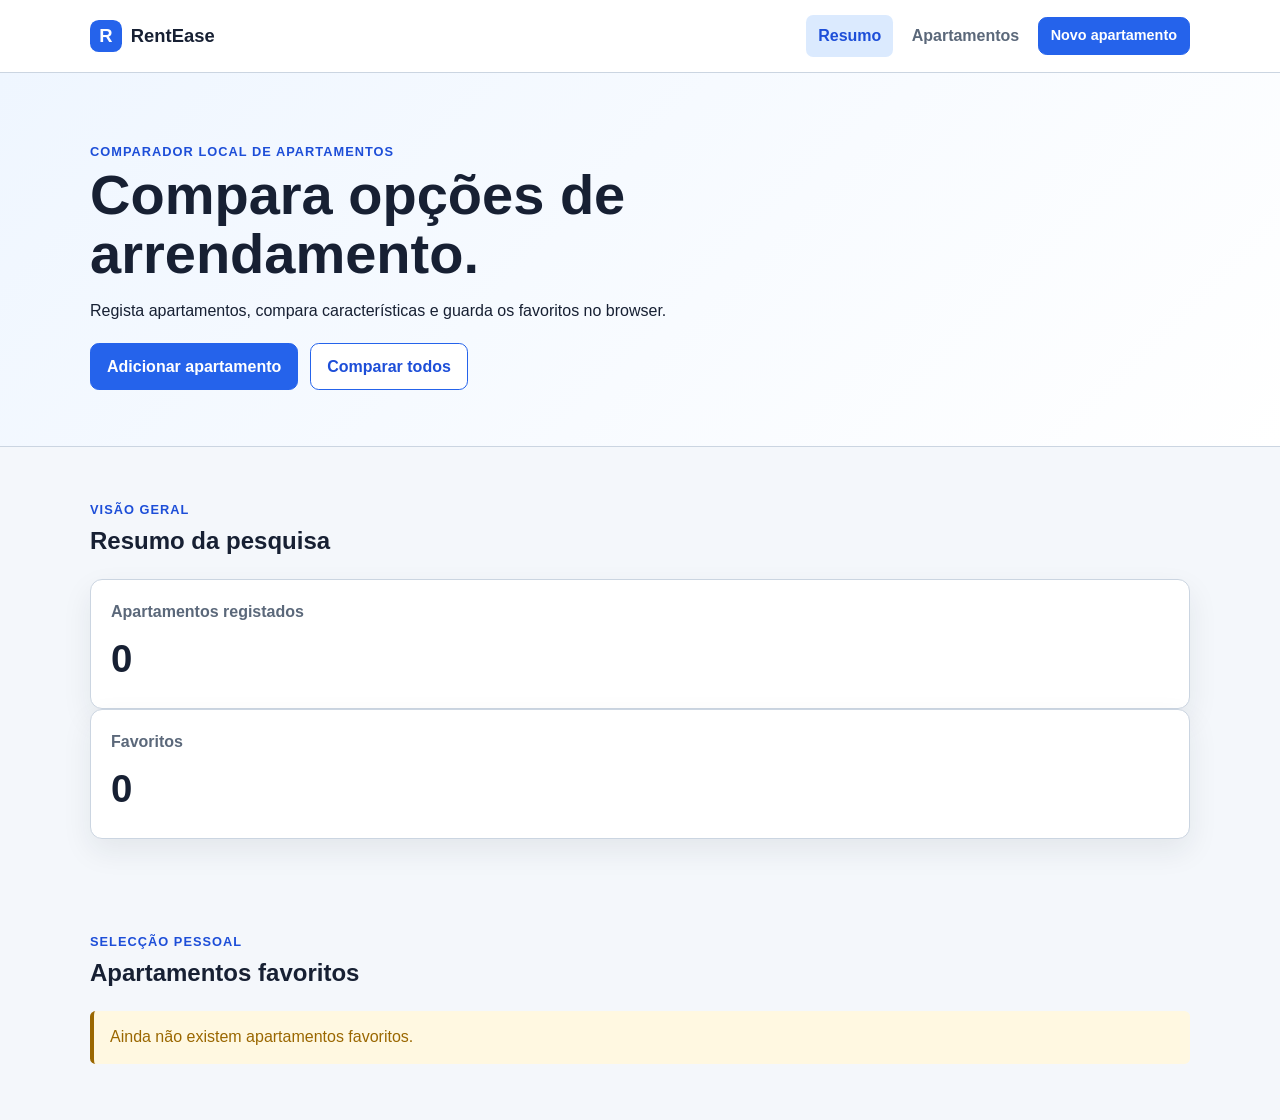
==== index.html @ db5d74af "Initial commit - starter Rentease" ====
<!doctype html>
<html lang="pt-PT">
<head>
  <meta charset="UTF-8">
  <meta name="viewport" content="width=device-width, initial-scale=1.0">
  <meta name="description" content="Resumo e apartamentos favoritos guardados no RentEase.">
  <title>RentEase — Resumo</title>
  <link rel="icon" href="data:,">
  <link rel="stylesheet" href="css/styles.css">
  <script src="js/storage.js" defer></script>
  <script src="js/home.js" defer></script>
</head>
<body>
  <header class="site-header">
    <nav class="nav container">
      <a class="brand" href="index.html">
        <span class="brand__mark">R</span>
        <span>RentEase</span>
      </a>

      <div class="nav__links">
        <a class="current-page" href="index.html">Resumo</a>
        <a href="flats.html">Apartamentos</a>
        <a class="button button--small" href="new-flat.html">Novo apartamento</a>
      </div>
    </nav>
  </header>

  <main>
    <section class="page-hero">
      <div class="container">
        <p class="eyebrow">Comparador local de apartamentos</p>
        <h1>Compara opções de arrendamento.</h1>
        <p>Regista apartamentos, compara características e guarda os favoritos no browser.</p>

        <div class="hero-actions">
          <a class="button" href="new-flat.html">Adicionar apartamento</a>
          <a class="button button--secondary" href="flats.html">Comparar todos</a>
        </div>
      </div>
    </section>

    <section class="container summary-section">
      <div class="section-heading">
        <p class="eyebrow">Visão geral</p>
        <h2>Resumo da pesquisa</h2>
      </div>

      <div class="stats-grid">
        <article class="stat-card">
          <span class="stat-card__label">Apartamentos registados</span>
          <strong class="stat-card__value" id="totalFlatsCount">0</strong>
        </article>

        <article class="stat-card">
          <span class="stat-card__label">Favoritos</span>
          <strong class="stat-card__value" id="favouriteFlatsCount">0</strong>
        </article>
      </div>
    </section>

    <section class="container content-section">
      <div class="section-heading">
        <p class="eyebrow">Selecção pessoal</p>
        <h2>Apartamentos favoritos</h2>
      </div>

      <div id="homeFeedback" class="feedback" hidden></div>
      <div id="favouriteList" class="property-grid"></div>
    </section>
  </main>

  <!-- TODO HTML-1: acrescenta um footer com o nome do projecto e as tecnologias utilizadas. -->
</body>
</html>
---- css/styles.css ----
:root {
  --color-primary: #2563eb;
  --color-primary-dark: #1d4ed8;
  --color-primary-soft: #dbeafe;
  --color-ink: #172033;
  --color-muted: #5b687a;
  --color-border: #cbd5e1;
  --color-surface: #ffffff;
  --color-page: #f4f7fb;
  --color-success: #18794e;
  --color-danger: #b42318;
  --color-warning: #9a6700;
  --radius: 0.75rem;
  --shadow: 0 12px 30px rgba(23, 32, 51, 0.08);
}

* {
  box-sizing: border-box;
}

body {
  margin: 0;
  color: var(--color-ink);
  background: var(--color-page);
  font-family: Arial, Helvetica, sans-serif;
  line-height: 1.5;
}

a {
  color: var(--color-primary-dark);
}

button,
input,
select {
  font: inherit;
}

button,
a {
  -webkit-tap-highlight-color: transparent;
}

:focus-visible {
  outline: 3px solid #f59e0b;
  outline-offset: 3px;
}

.container {
  width: min(1100px, calc(100% - 2rem));
  margin-inline: auto;
}

.site-header {
  position: sticky;
  top: 0;
  z-index: 10;
  background: rgba(255, 255, 255, 0.96);
  border-bottom: 1px solid var(--color-border);
}

/* Exemplo de Flexbox. Usa a mesma lógica noutras zonas da interface. */
.nav {
  min-height: 4.5rem;
  display: flex;
  align-items: center;
  justify-content: space-between;
  flex-wrap: wrap;
  gap: 1rem;
  padding-block: 0.75rem;
}

.brand {
  display: inline-flex;
  align-items: center;
  gap: 0.55rem;
  color: var(--color-ink);
  font-size: 1.15rem;
  font-weight: 800;
  text-decoration: none;
}

.brand__mark {
  width: 2rem;
  height: 2rem;
  display: grid;
  place-items: center;
  color: white;
  background: var(--color-primary);
  border-radius: 0.55rem;
}

.nav__links {
  display: flex;
  align-items: center;
  flex-wrap: wrap;
  gap: 0.4rem;
}

.nav__links > a:not(.button) {
  padding: 0.55rem 0.75rem;
  color: var(--color-muted);
  border-radius: 0.45rem;
  font-weight: 700;
  text-decoration: none;
}

.nav__links > a:not(.button):hover,
.nav__links > a.current-page:not(.button) {
  color: var(--color-primary-dark);
  background: var(--color-primary-soft);
}

.button {
  min-height: 2.75rem;
  display: inline-flex;
  align-items: center;
  justify-content: center;
  padding: 0.65rem 1rem;
  color: white;
  background: var(--color-primary);
  border: 1px solid var(--color-primary);
  border-radius: 0.55rem;
  font-weight: 800;
  text-decoration: none;
  cursor: pointer;
}

.button:hover {
  background: var(--color-primary-dark);
}

.button--secondary {
  color: var(--color-primary-dark);
  background: white;
}

.button--small {
  min-height: 2.35rem;
  padding: 0.45rem 0.75rem;
  font-size: 0.9rem;
}

.button--danger {
  color: white;
  background: var(--color-danger);
  border-color: var(--color-danger);
}

.page-hero,
.page-title {
  padding: 3.5rem 0;
  background: linear-gradient(135deg, #eff6ff, #ffffff);
  border-bottom: 1px solid var(--color-border);
}

.page-title {
  padding-block: 2.5rem;
}

h1,
h2,
h3,
p {
  overflow-wrap: anywhere;
}

h1 {
  max-width: 18ch;
  margin: 0.3rem 0 0.75rem;
  font-size: clamp(2rem, 6vw, 3.5rem);
  line-height: 1.05;
}

h2,
h3 {
  margin-top: 0;
}

.eyebrow {
  margin-bottom: 0.25rem;
  color: var(--color-primary-dark);
  font-size: 0.8rem;
  font-weight: 900;
  letter-spacing: 0.08em;
  text-transform: uppercase;
}

.hero-actions,
.form-actions,
.property-card__actions {
  display: flex;
  flex-wrap: wrap;
  gap: 0.75rem;
  margin-top: 1.25rem;
}

.summary-section,
.content-section {
  padding-block: 2.5rem;
}

.section-heading {
  margin-bottom: 1rem;
}

.section-heading--actions {
  display: flex;
  align-items: end;
  justify-content: space-between;
  flex-wrap: wrap;
  gap: 1rem;
}

/* TODO CSS-1: apresenta .stats-grid e .property-grid com CSS Grid. */
.stats-grid,
.property-grid {
}

.stat-card,
.property-card,
.filters-panel,
.form-card {
  padding: 1.25rem;
  background: var(--color-surface);
  border: 1px solid var(--color-border);
  border-radius: var(--radius);
  box-shadow: var(--shadow);
}

.stat-card__label {
  display: block;
  color: var(--color-muted);
  font-weight: 700;
}

.stat-card__value {
  display: block;
  margin-top: 0.4rem;
  font-size: 2.4rem;
}

/* TODO CSS-2: cria grelhas para os campos de filtros e do formulário. */
.filters-grid,
.form-grid {
}

/* TODO CSS-3: faz os campos .field--wide ocuparem a largura necessária na grelha. */
.field--wide {
}

.field {
  margin-bottom: 1rem;
}

.field label {
  display: block;
  margin-bottom: 0.35rem;
  font-weight: 800;
}

.field input,
.field select {
  width: 100%;
  min-height: 2.8rem;
  padding: 0.65rem 0.75rem;
  color: var(--color-ink);
  background: white;
  border: 1px solid #94a3b8;
  border-radius: 0.5rem;
}

.checkbox-field {
  display: flex;
  align-items: center;
  gap: 0.6rem;
}

.checkbox-field input {
  width: 1.15rem;
  min-height: 1.15rem;
}

.checkbox-field label {
  margin: 0;
}

/* A validação fornecida aplica esta classe aos campos inválidos. */
.field input.input-error {
  border-color: var(--color-danger);
  box-shadow: 0 0 0 3px rgba(180, 35, 24, 0.12);
}

.field-error {
  min-height: 1.25rem;
  margin: 0.25rem 0 0;
  color: var(--color-danger);
  font-size: 0.85rem;
  font-weight: 700;
}

.feedback {
  margin-block: 1rem;
  padding: 0.9rem 1rem;
  color: #075985;
  background: #e0f2fe;
  border-left: 4px solid #0284c7;
  border-radius: 0.35rem;
}

.feedback[data-type="success"] {
  color: var(--color-success);
  background: #ecfdf3;
  border-left-color: var(--color-success);
}

.feedback[data-type="error"] {
  color: var(--color-danger);
  background: #fff1f0;
  border-left-color: var(--color-danger);
}

.feedback[data-type="warning"] {
  color: var(--color-warning);
  background: #fff8e1;
  border-left-color: var(--color-warning);
}

.property-card__header {
  display: flex;
  align-items: start;
  justify-content: space-between;
  gap: 1rem;
}

.property-card__address,
.property-card__id {
  margin: 0.2rem 0 0;
  color: var(--color-muted);
}

/* TODO CSS-4: organiza os dados de cada cartão e destaca nome e valor. */
.property-card__facts,
.property-card__fact,
.property-card__fact-label,
.property-card__fact-value {
}

.badge {
  padding: 0.3rem 0.55rem;
  color: #9a4b00;
  background: #fff0df;
  border-radius: 999px;
  font-size: 0.8rem;
  font-weight: 900;
}

/* TODO CSS-5: estiliza o footer que acrescentaste às três páginas. */
.site-footer {
}

/* TODO CSS-6: acrescenta regras específicas para ecrãs até 700px. */
@media (max-width: 700px) {
}
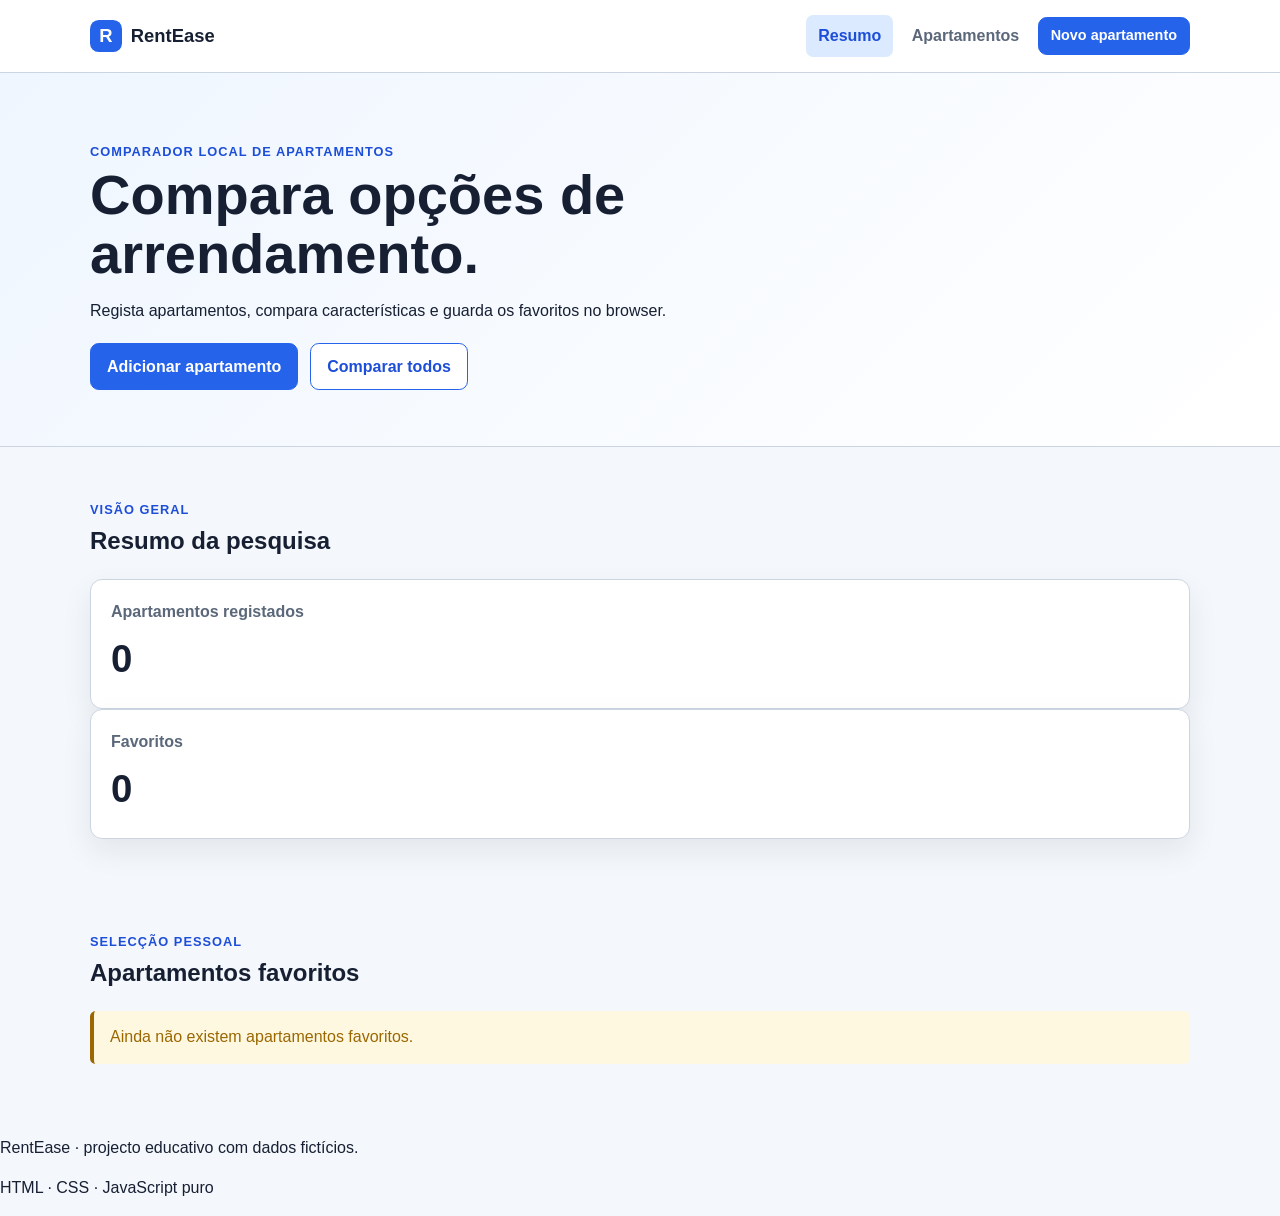
==== commit 8356c9c1: "Add footer to all html" ====
--- a/index.html
+++ b/index.html
@@ -1,75 +1,87 @@
 <!doctype html>
 <html lang="pt-PT">
-<head>
-  <meta charset="UTF-8">
-  <meta name="viewport" content="width=device-width, initial-scale=1.0">
-  <meta name="description" content="Resumo e apartamentos favoritos guardados no RentEase.">
-  <title>RentEase — Resumo</title>
-  <link rel="icon" href="data:,">
-  <link rel="stylesheet" href="css/styles.css">
-  <script src="js/storage.js" defer></script>
-  <script src="js/home.js" defer></script>
-</head>
-<body>
-  <header class="site-header">
-    <nav class="nav container">
-      <a class="brand" href="index.html">
-        <span class="brand__mark">R</span>
-        <span>RentEase</span>
-      </a>
+  <head>
+    <meta charset="UTF-8" />
+    <meta name="viewport" content="width=device-width, initial-scale=1.0" />
+    <meta
+      name="description"
+      content="Resumo e apartamentos favoritos guardados no RentEase."
+    />
+    <title>RentEase — Resumo</title>
+    <link rel="icon" href="data:," />
+    <link rel="stylesheet" href="css/styles.css" />
+    <script src="js/storage.js" defer></script>
+    <script src="js/home.js" defer></script>
+  </head>
+  <body>
+    <header class="site-header">
+      <nav class="nav container">
+        <a class="brand" href="index.html">
+          <span class="brand__mark">R</span>
+          <span>RentEase</span>
+        </a>
 
-      <div class="nav__links">
-        <a class="current-page" href="index.html">Resumo</a>
-        <a href="flats.html">Apartamentos</a>
-        <a class="button button--small" href="new-flat.html">Novo apartamento</a>
-      </div>
-    </nav>
-  </header>
+        <div class="nav__links">
+          <a class="current-page" href="index.html">Resumo</a>
+          <a href="flats.html">Apartamentos</a>
+          <a class="button button--small" href="new-flat.html"
+            >Novo apartamento</a
+          >
+        </div>
+      </nav>
+    </header>
 
-  <main>
-    <section class="page-hero">
-      <div class="container">
-        <p class="eyebrow">Comparador local de apartamentos</p>
-        <h1>Compara opções de arrendamento.</h1>
-        <p>Regista apartamentos, compara características e guarda os favoritos no browser.</p>
+    <main>
+      <section class="page-hero">
+        <div class="container">
+          <p class="eyebrow">Comparador local de apartamentos</p>
+          <h1>Compara opções de arrendamento.</h1>
+          <p>
+            Regista apartamentos, compara características e guarda os favoritos
+            no browser.
+          </p>
 
-        <div class="hero-actions">
-          <a class="button" href="new-flat.html">Adicionar apartamento</a>
-          <a class="button button--secondary" href="flats.html">Comparar todos</a>
+          <div class="hero-actions">
+            <a class="button" href="new-flat.html">Adicionar apartamento</a>
+            <a class="button button--secondary" href="flats.html"
+              >Comparar todos</a
+            >
+          </div>
         </div>
-      </div>
-    </section>
+      </section>
 
-    <section class="container summary-section">
-      <div class="section-heading">
-        <p class="eyebrow">Visão geral</p>
-        <h2>Resumo da pesquisa</h2>
-      </div>
+      <section class="container summary-section">
+        <div class="section-heading">
+          <p class="eyebrow">Visão geral</p>
+          <h2>Resumo da pesquisa</h2>
+        </div>
 
-      <div class="stats-grid">
-        <article class="stat-card">
-          <span class="stat-card__label">Apartamentos registados</span>
-          <strong class="stat-card__value" id="totalFlatsCount">0</strong>
-        </article>
+        <div class="stats-grid">
+          <article class="stat-card">
+            <span class="stat-card__label">Apartamentos registados</span>
+            <strong class="stat-card__value" id="totalFlatsCount">0</strong>
+          </article>
 
-        <article class="stat-card">
-          <span class="stat-card__label">Favoritos</span>
-          <strong class="stat-card__value" id="favouriteFlatsCount">0</strong>
-        </article>
-      </div>
-    </section>
+          <article class="stat-card">
+            <span class="stat-card__label">Favoritos</span>
+            <strong class="stat-card__value" id="favouriteFlatsCount">0</strong>
+          </article>
+        </div>
+      </section>
 
-    <section class="container content-section">
-      <div class="section-heading">
-        <p class="eyebrow">Selecção pessoal</p>
-        <h2>Apartamentos favoritos</h2>
-      </div>
+      <section class="container content-section">
+        <div class="section-heading">
+          <p class="eyebrow">Selecção pessoal</p>
+          <h2>Apartamentos favoritos</h2>
+        </div>
 
-      <div id="homeFeedback" class="feedback" hidden></div>
-      <div id="favouriteList" class="property-grid"></div>
-    </section>
-  </main>
-
-  <!-- TODO HTML-1: acrescenta um footer com o nome do projecto e as tecnologias utilizadas. -->
-</body>
+        <div id="homeFeedback" class="feedback" hidden></div>
+        <div id="favouriteList" class="property-grid"></div>
+      </section>
+    </main>
+    <footer class="site-footer">
+      <p>RentEase · projecto educativo com dados fictícios.</p>
+      <p>HTML · CSS · JavaScript puro</p>
+    </footer>
+  </body>
 </html>
